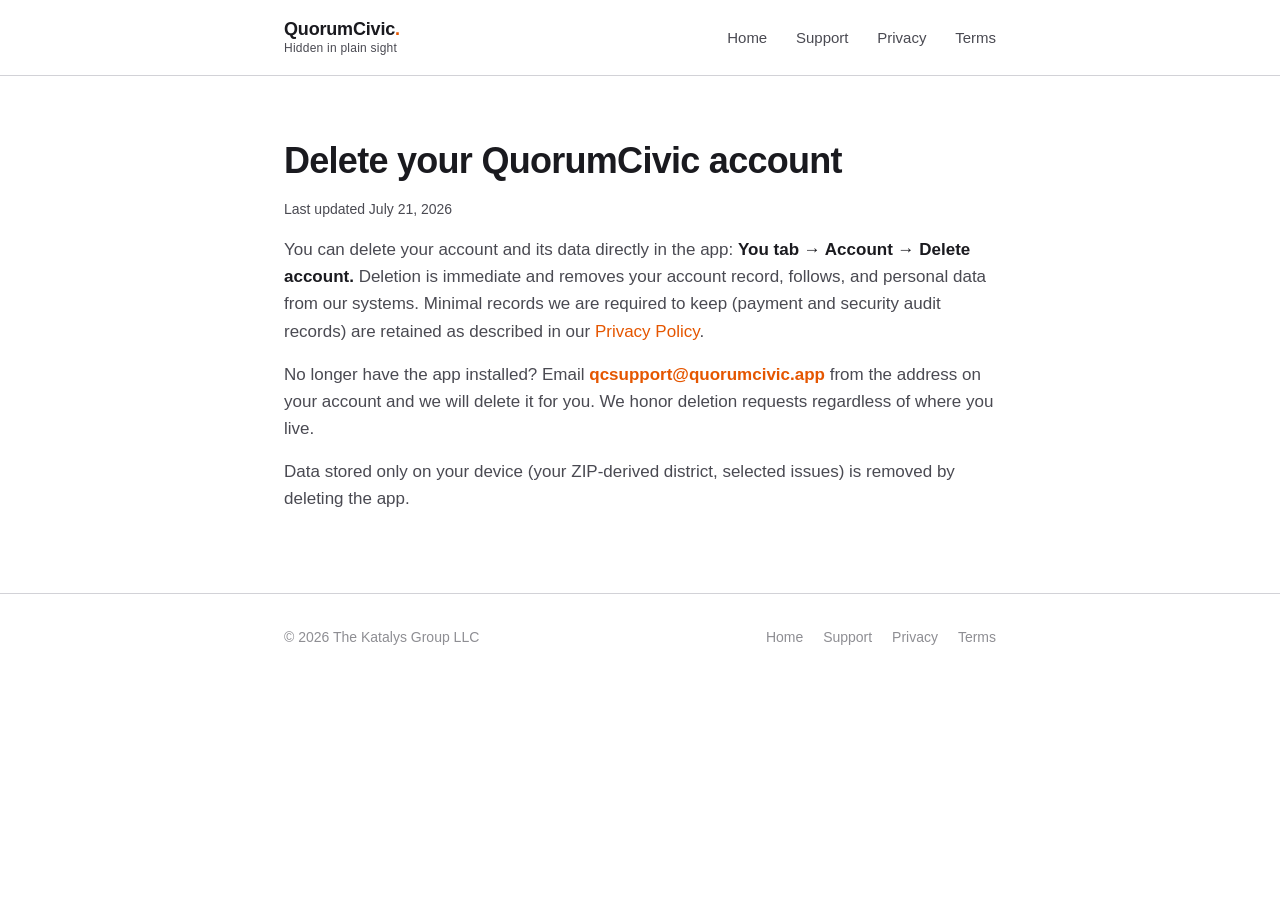
==== account-deletion.html @ 64623da1 "Route PostHog analytics through pulse.quorumcivic.app reverse proxy Points api_host at the first-par" ====
<!DOCTYPE html>
<html lang="en">
<head>
<meta charset="UTF-8">
<meta name="viewport" content="width=device-width, initial-scale=1.0">
<title>Account Deletion | QuorumCivic</title>
<meta name="description" content="How to delete your QuorumCivic account and its data, either in the app or by emailing us. Deletion is immediate and we honor requests regardless of where you live.">
<meta name="author" content="The Katalys Group LLC">
<meta name="robots" content="index, follow">
<meta name="theme-color" content="#0B1B2D">
<link rel="canonical" href="https://quorumcivic.app/account-deletion">

<meta property="og:site_name" content="QuorumCivic">
<meta property="og:title" content="Account Deletion | QuorumCivic">
<meta property="og:description" content="How to delete your QuorumCivic account and its data, either in the app or by emailing us.">
<meta property="og:type" content="website">
<meta property="og:url" content="https://quorumcivic.app/account-deletion">
<meta property="og:image" content="https://quorumcivic.app/images/og-cover.png">
<meta property="og:image:width" content="1200">
<meta property="og:image:height" content="630">
<meta property="og:locale" content="en_US">

<meta name="twitter:card" content="summary_large_image">
<meta name="twitter:title" content="Account Deletion | QuorumCivic">
<meta name="twitter:description" content="How to delete your QuorumCivic account and its data.">
<meta name="twitter:image" content="https://quorumcivic.app/images/og-cover.png">
<link rel="stylesheet" href="styles.css">
<link rel="icon" href="data:image/svg+xml,%3Csvg xmlns='http://www.w3.org/2000/svg' viewBox='0 0 64 64'%3E%3Crect width='64' height='64' rx='12' fill='%230B1B2D'/%3E%3Ctext x='32' y='43' font-family='-apple-system,system-ui,sans-serif' font-size='30' font-weight='700' fill='%23FFFFFF' text-anchor='middle'%3EQC%3Ctspan fill='%23FF6200'%3E.%3C/tspan%3E%3C/text%3E%3C/svg%3E">
<script>
    !function(t,e){var o,n,p,r;e.__SV||(window.posthog && window.posthog.__loaded)||(window.posthog=e,e._i=[],e.init=function(i,s,a){function g(t,e){var o=e.split(".");2==o.length&&(t=t[o[0]],e=o[1]),t[e]=function(){t.push([e].concat(Array.prototype.slice.call(arguments,0)))}}(p=t.createElement("script")).type="text/javascript",p.crossOrigin="anonymous",p.async=!0,p.src=s.api_host.replace(".i.posthog.com","-assets.i.posthog.com")+"/static/array.js",(r=t.getElementsByTagName("script")[0]).parentNode.insertBefore(p,r);var u=e;for(void 0!==a?u=e[a]=[]:a="posthog",u.people=u.people||[],u.toString=function(t){var e="posthog";return"posthog"!==a&&(e+="."+a),t||(e+=" (stub)"),e},u.people.toString=function(){return u.toString(1)+".people (stub)"},o="Mi Ri init Vi Gi Rr Wi Ji Bi capture calculateEventProperties tn register register_once register_for_session unregister unregister_for_session an getFeatureFlag getFeatureFlagPayload getFeatureFlagResult isFeatureEnabled reloadFeatureFlags updateFlags updateEarlyAccessFeatureEnrollment getEarlyAccessFeatures on onFeatureFlags onSurveysLoaded onSessionId getSurveys getActiveMatchingSurveys renderSurvey displaySurvey cancelPendingSurvey canRenderSurvey canRenderSurveyAsync un identify setPersonProperties group resetGroups setPersonPropertiesForFlags resetPersonPropertiesForFlags setGroupPropertiesForFlags resetGroupPropertiesForFlags reset setIdentity clearIdentity get_distinct_id getGroups get_session_id get_session_replay_url alias set_config startSessionRecording stopSessionRecording sessionRecordingStarted captureException addExceptionStep captureLog startExceptionAutocapture stopExceptionAutocapture loadToolbar get_property getSessionProperty nn Xi createPersonProfile setInternalOrTestUser sn Hi cn opt_in_capturing opt_out_capturing has_opted_in_capturing has_opted_out_capturing get_explicit_consent_status is_capturing clear_opt_in_out_capturing Ki debug Lr rn getPageViewId captureTraceFeedback captureTraceMetric Di".split(" "),n=0;n<o.length;n++)g(u,o[n]);e._i.push([i,s,a])},e.__SV=1)}(document,window.posthog||[]);
    posthog.init('phc_Mk93JjswGSCQy5031MKU7B9BWXFJoZqyWjg4h3icd2X', {
        api_host: 'https://pulse.quorumcivic.app',
        ui_host: 'https://us.posthog.com',
        defaults: '2026-01-30',
        person_profiles: 'identified_only',
    })
</script>
</head>
<body>

<header>
  <div class="container">
    <a href="index.html" class="brand" style="color: inherit;">
      <span class="brand-name">QuorumCivic<span class="spark">.</span></span>
      <span class="brand-sub">Hidden in plain sight</span>
    </a>
    <nav>
      <a href="index.html">Home</a>
      <a href="support.html">Support</a>
      <a href="privacy.html">Privacy</a>
      <a href="terms.html">Terms</a>
    </nav>
  </div>
</header>

<main class="container content">

  <h1 class="page-title">Delete your QuorumCivic account</h1>
  <p class="page-meta">Last updated July 21, 2026</p>

  <p>You can delete your account and its data directly in the app: <strong>You tab &rarr; Account &rarr; Delete account.</strong> Deletion is immediate and removes your account record, follows, and personal data from our systems. Minimal records we are required to keep (payment and security audit records) are retained as described in our <a href="/privacy">Privacy Policy</a>.</p>

  <p>No longer have the app installed? Email <strong><a href="mailto:qcsupport@quorumcivic.app">qcsupport@quorumcivic.app</a></strong> from the address on your account and we will delete it for you. We honor deletion requests regardless of where you live.</p>

  <p>Data stored only on your device (your ZIP-derived district, selected issues) is removed by deleting the app.</p>

</main>

<footer>
  <div class="container">
    <div>&copy; 2026 The Katalys Group LLC</div>
    <div>
      <a href="index.html">Home</a>
      <a href="support.html">Support</a>
      <a href="privacy.html">Privacy</a>
      <a href="terms.html">Terms</a>
    </div>
  </div>
</footer>

</body>
</html>
---- styles.css ----
/* QuorumCivic marketing site
 * Palette mirrors apps/civic/src/theme/tokens.ts so the marketing surface
 * and the in-app surface share a single visual identity. Honors the user's
 * OS color scheme (same as the app's `auto` default).
 */

:root {
  /* Light theme (Civic light palette) */
  --bg: #FFFFFF;
  --bg-elevated: #F5F5F7;
  --bg-card: #FFFFFF;
  --border: #D2D2D7;

  --text-primary: #1A1A1F;
  --text-secondary: #4A4A52;
  --text-muted: #8E8E93;

  --ember: #E55600;
  --ember-hover: #C44A00;
  --electric-blue: #0044CC;

  /* Cool mist accent, used in Civic as a soft surface */
  --cool-mist: #F0F0F6;

  --max-width: 760px;
}

@media (prefers-color-scheme: dark) {
  :root {
    /* Dark theme (Civic dark palette) */
    --bg: #0B0B0F;
    --bg-elevated: #15151B;
    --bg-card: #1B1B22;
    --border: #2A2A33;

    --text-primary: #F5F5F7;
    --text-secondary: #A0A0AB;
    --text-muted: #6E6E78;

    --ember: #FF6200;
    --ember-hover: #FF8533;
    --electric-blue: #0052FF;

    --cool-mist: #1B1B22;
  }
}

* { box-sizing: border-box; }

html, body {
  margin: 0;
  padding: 0;
  background: var(--bg);
  color: var(--text-secondary);
  font-family: -apple-system, BlinkMacSystemFont, "SF Pro Text", "Segoe UI", Helvetica, Arial, sans-serif;
  font-size: 17px;
  line-height: 1.6;
  -webkit-font-smoothing: antialiased;
}

a { color: var(--ember); text-decoration: none; }
a:hover { color: var(--ember-hover); text-decoration: underline; }

.container {
  max-width: var(--max-width);
  margin: 0 auto;
  padding: 0 24px;
}

/* Header */
header {
  border-bottom: 1px solid var(--border);
  padding: 20px 0;
  background: var(--bg);
  position: sticky;
  top: 0;
  z-index: 10;
}
header .container {
  display: flex;
  align-items: center;
  justify-content: space-between;
}
.brand {
  display: flex;
  flex-direction: column;
  line-height: 1.1;
}
.brand-name {
  font-weight: 700;
  font-size: 18px;
  color: var(--text-primary);
  letter-spacing: -0.01em;
}
.brand-sub {
  font-size: 12px;
  font-weight: 400;
  color: var(--text-secondary);
  letter-spacing: 0.02em;
  margin-top: 2px;
}
.brand .spark { color: var(--ember); }
nav a {
  margin-left: 24px;
  font-size: 15px;
  color: var(--text-secondary);
}
nav a:hover { color: var(--ember); text-decoration: none; }

/* Hero */
.hero {
  padding: 80px 0 64px;
  text-align: left;
}
.hero h1 {
  font-size: 44px;
  line-height: 1.15;
  letter-spacing: -0.02em;
  color: var(--text-primary);
  margin: 0 0 24px;
  font-weight: 700;
}
.hero .tagline {
  font-size: 20px;
  color: var(--text-secondary);
  margin: 0 0 32px;
  max-width: 560px;
}
.hero .cta-row {
  display: flex;
  gap: 16px;
  flex-wrap: wrap;
  align-items: center;
}

/* Buttons */
.btn {
  display: inline-block;
  padding: 12px 24px;
  border-radius: 8px;
  font-weight: 600;
  font-size: 15px;
  background: var(--ember);
  color: #FFFFFF;
  border: 1px solid var(--ember);
  transition: background 0.15s ease, border-color 0.15s ease;
}
.btn:hover {
  background: var(--ember-hover);
  border-color: var(--ember-hover);
  color: #FFFFFF;
  text-decoration: none;
}
.btn-outline {
  background: transparent;
  color: var(--text-primary);
  border: 1px solid var(--border);
}
.btn-outline:hover {
  background: var(--bg-elevated);
  color: var(--electric-blue);
  border-color: var(--electric-blue);
}
/* Coming-soon placeholder: looks like a button, but greyed out and inert. */
.btn-disabled,
.btn-disabled:hover {
  background: var(--bg-elevated);
  color: var(--text-muted);
  border: 1px solid var(--border);
  cursor: default;
}

/* App screenshots: horizontal scroll-snap strip of CSS phone frames.
 * No JS, swipeable on mobile. Bezel stays dark in both themes (phones read
 * right that way), so it only references the always-dark token values. */
.shots-section { padding-top: 48px; }
.shots {
  display: flex;
  gap: 24px;
  overflow-x: auto;
  scroll-snap-type: x mandatory;
  -webkit-overflow-scrolling: touch;
  padding: 8px 4px 16px;
  margin: 0 -24px;          /* bleed to container edges so phones can scroll past */
  padding-left: 24px;
  padding-right: 24px;
  scrollbar-width: none;
}
.shots::-webkit-scrollbar { display: none; }
.phone {
  flex: 0 0 auto;
  scroll-snap-align: center;
  width: 232px;
  margin: 0;
}
.phone .frame {
  background: #0B0B0F;
  border: 1px solid #2A2A33;
  border-radius: 38px;
  padding: 10px;
  box-shadow: 0 14px 36px rgba(0, 0, 0, 0.22);
}
.phone img {
  display: block;
  width: 100%;
  border-radius: 28px;
}
.phone figcaption {
  margin-top: 14px;
  font-size: 14px;
  line-height: 1.4;
  color: var(--text-muted);
  text-align: center;
  padding: 0 8px;
}
.shots-hint {
  font-size: 14px;
  color: var(--text-muted);
  margin: 4px 0 0;
}
@media (max-width: 600px) {
  /* Smaller phones so one + its caption fit the screen and the next phone
   * peeks in from the right, and that peek is what signals horizontal swipe. */
  .shots { gap: 16px; scroll-padding-left: 24px; }
  .phone {
    width: 62vw;
    max-width: 250px;
    scroll-snap-align: start;
  }
  .phone .frame { border-radius: 32px; padding: 8px; }
  .phone img { border-radius: 24px; }
  .phone figcaption { margin-top: 18px; font-size: 13px; }
}

/* Sections */
section {
  padding: 56px 0;
  border-top: 1px solid var(--border);
}
section h2 {
  font-size: 28px;
  letter-spacing: -0.01em;
  color: var(--text-primary);
  margin: 0 0 32px;
  font-weight: 700;
}
section h3 {
  font-size: 19px;
  color: var(--text-primary);
  margin: 32px 0 12px;
  font-weight: 600;
}
section blockquote {
  margin: 32px 0;
  padding: 4px 0 4px 24px;
  border-left: 3px solid var(--ember);
}
section blockquote p {
  font-size: 21px;
  line-height: 1.5;
  letter-spacing: -0.01em;
  color: var(--text-primary);
  margin: 0 0 12px;
}
section blockquote cite {
  font-size: 15px;
  font-style: normal;
  color: var(--text-secondary);
}

/* Feature grid */
.features {
  display: grid;
  grid-template-columns: 1fr 1fr;
  gap: 32px 40px;
}
@media (max-width: 600px) {
  .features { grid-template-columns: 1fr; }
}
.feature h4 {
  font-size: 17px;
  color: var(--text-primary);
  margin: 0 0 8px;
  font-weight: 600;
}
.feature p {
  margin: 0;
  color: var(--text-secondary);
}

/* Content pages */
.page-title {
  font-size: 36px;
  color: var(--text-primary);
  margin: 56px 0 8px;
  font-weight: 700;
  letter-spacing: -0.02em;
}
.page-meta {
  color: var(--text-muted);
  font-size: 14px;
  margin: 0 0 40px;
}
.content p { margin: 0 0 16px; color: var(--text-secondary); }
.content ul { margin: 0 0 16px; padding-left: 24px; }
.content li { margin-bottom: 8px; color: var(--text-secondary); }
.content strong { color: var(--text-primary); }

/* Callout: uses ember left border to match in-app warning/highlight cards */
.callout {
  background: var(--bg-elevated);
  border: 1px solid var(--border);
  border-left: 3px solid var(--ember);
  padding: 16px 20px;
  border-radius: 4px;
  margin: 24px 0;
  font-size: 15px;
  color: var(--text-secondary);
}
.callout strong { color: var(--text-primary); }
/* Callouts on legal pages hold a lead line + list, or several paragraphs.
 * Collapse the outer margins so the panel stays tight. */
.callout > :first-child { margin-top: 0; }
.callout > :last-child { margin-bottom: 0; }
.callout p { margin: 0 0 12px; }
.callout ul { margin: 4px 0 0; padding-left: 22px; }
.callout li { margin-bottom: 8px; color: var(--text-secondary); }
.callout li:last-child { margin-bottom: 0; }

/* Legal-page headings. Scoped to direct children of .content so the
 * section-wrapped support page keeps its own (section h2/h3) scale. */
.content > h2 {
  font-size: 24px;
  color: var(--text-primary);
  margin: 40px 0 12px;
  font-weight: 700;
  letter-spacing: -0.01em;
}
.content > h3 {
  font-size: 18px;
  color: var(--text-primary);
  margin: 28px 0 10px;
  font-weight: 600;
}

/* Data table (privacy service providers): hairline rows to match the
 * card/callout surfaces, with an elevated header row. */
.content table {
  width: 100%;
  border-collapse: collapse;
  border: 1px solid var(--border);
  margin: 0 0 20px;
  font-size: 15px;
}
.content th {
  text-align: left;
  padding: 10px 14px;
  background: var(--bg-elevated);
  color: var(--text-primary);
  font-weight: 600;
  border-bottom: 1px solid var(--border);
}
.content td {
  padding: 10px 14px;
  border-bottom: 1px solid var(--border);
  color: var(--text-secondary);
  vertical-align: top;
}
.content tr:last-child td { border-bottom: none; }
.content td:first-child { color: var(--text-primary); font-weight: 600; }

/* FAQ */
.faq-item {
  border-bottom: 1px solid var(--border);
  padding: 20px 0;
}
.faq-item:last-child { border-bottom: none; }
.faq-q {
  font-weight: 600;
  color: var(--text-primary);
  margin: 0 0 8px;
}
.faq-a { margin: 0; color: var(--text-secondary); }

/* Footer */
footer {
  margin-top: 80px;
  padding: 32px 0 48px;
  border-top: 1px solid var(--border);
  font-size: 14px;
  color: var(--text-muted);
  background: var(--bg);
}
footer .container {
  display: flex;
  justify-content: space-between;
  align-items: center;
  flex-wrap: wrap;
  gap: 16px;
}
footer a { color: var(--text-muted); margin-left: 16px; }
footer a:first-of-type { margin-left: 0; }
footer a:hover { color: var(--ember); }

@media (max-width: 600px) {
  .hero h1 { font-size: 32px; }
  .hero .tagline { font-size: 17px; }
  .page-title { font-size: 28px; }
  .brand-name { font-size: 15px; white-space: nowrap; }
  .brand-sub { font-size: 11px; }
  nav a { margin-left: 12px; font-size: 13px; }
  header .container { gap: 12px; }
}
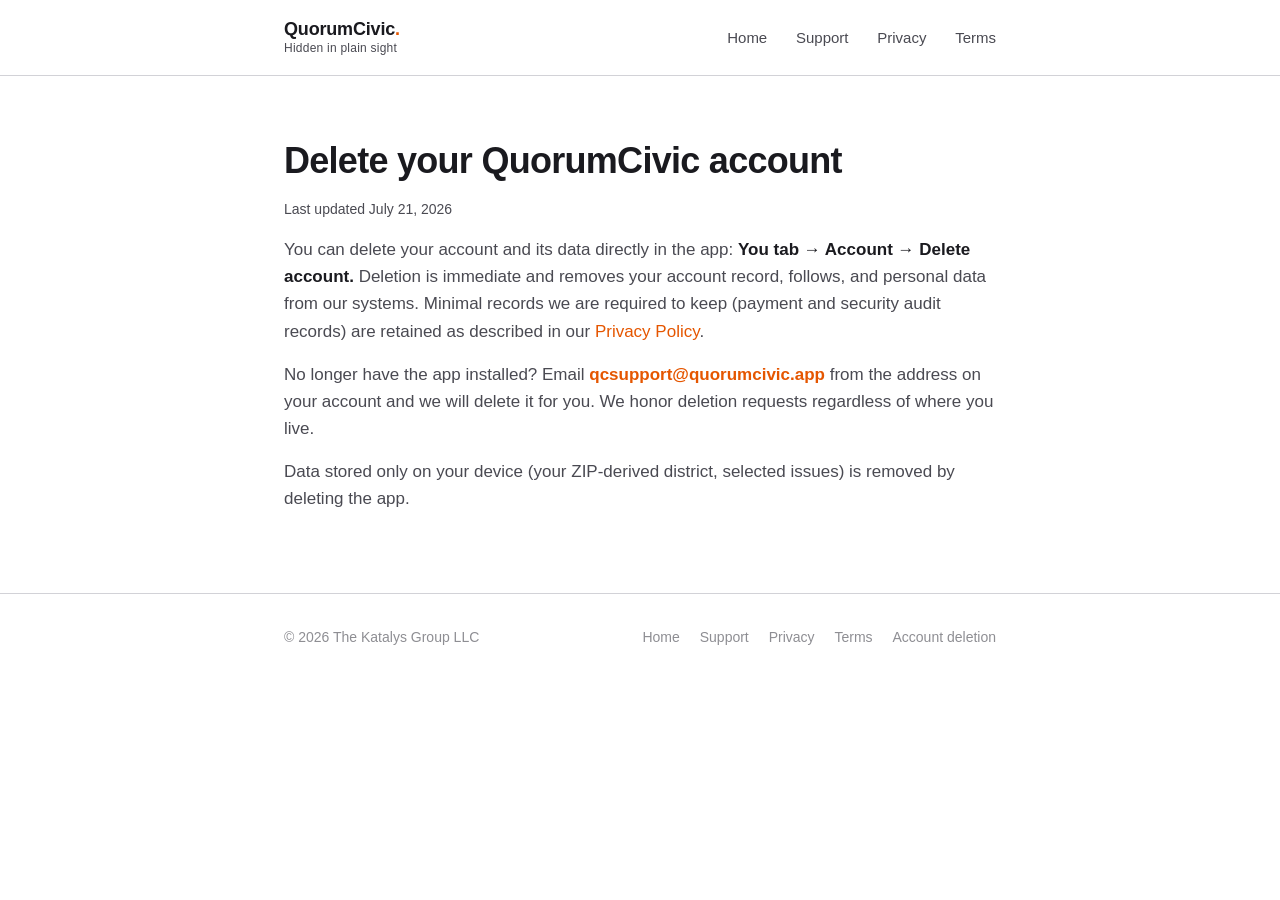
==== commit 7d71045c: "Link account deletion site-wide and fix conflicting support FAQ The account-deletion page was reacha" ====
--- a/account-deletion.html
+++ b/account-deletion.html
@@ -25,7 +25,9 @@
 <meta name="twitter:description" content="How to delete your QuorumCivic account and its data.">
 <meta name="twitter:image" content="https://quorumcivic.app/images/og-cover.png">
 <link rel="stylesheet" href="styles.css">
-<link rel="icon" href="data:image/svg+xml,%3Csvg xmlns='http://www.w3.org/2000/svg' viewBox='0 0 64 64'%3E%3Crect width='64' height='64' rx='12' fill='%230B1B2D'/%3E%3Ctext x='32' y='43' font-family='-apple-system,system-ui,sans-serif' font-size='30' font-weight='700' fill='%23FFFFFF' text-anchor='middle'%3EQC%3Ctspan fill='%23FF6200'%3E.%3C/tspan%3E%3C/text%3E%3C/svg%3E">
+<link rel="icon" type="image/png" sizes="32x32" href="images/favicon-32.png">
+<link rel="icon" type="image/png" sizes="512x512" href="images/favicon-512.png">
+<link rel="apple-touch-icon" href="images/favicon-180.png">
 <script>
     !function(t,e){var o,n,p,r;e.__SV||(window.posthog && window.posthog.__loaded)||(window.posthog=e,e._i=[],e.init=function(i,s,a){function g(t,e){var o=e.split(".");2==o.length&&(t=t[o[0]],e=o[1]),t[e]=function(){t.push([e].concat(Array.prototype.slice.call(arguments,0)))}}(p=t.createElement("script")).type="text/javascript",p.crossOrigin="anonymous",p.async=!0,p.src=s.api_host.replace(".i.posthog.com","-assets.i.posthog.com")+"/static/array.js",(r=t.getElementsByTagName("script")[0]).parentNode.insertBefore(p,r);var u=e;for(void 0!==a?u=e[a]=[]:a="posthog",u.people=u.people||[],u.toString=function(t){var e="posthog";return"posthog"!==a&&(e+="."+a),t||(e+=" (stub)"),e},u.people.toString=function(){return u.toString(1)+".people (stub)"},o="Mi Ri init Vi Gi Rr Wi Ji Bi capture calculateEventProperties tn register register_once register_for_session unregister unregister_for_session an getFeatureFlag getFeatureFlagPayload getFeatureFlagResult isFeatureEnabled reloadFeatureFlags updateFlags updateEarlyAccessFeatureEnrollment getEarlyAccessFeatures on onFeatureFlags onSurveysLoaded onSessionId getSurveys getActiveMatchingSurveys renderSurvey displaySurvey cancelPendingSurvey canRenderSurvey canRenderSurveyAsync un identify setPersonProperties group resetGroups setPersonPropertiesForFlags resetPersonPropertiesForFlags setGroupPropertiesForFlags resetGroupPropertiesForFlags reset setIdentity clearIdentity get_distinct_id getGroups get_session_id get_session_replay_url alias set_config startSessionRecording stopSessionRecording sessionRecordingStarted captureException addExceptionStep captureLog startExceptionAutocapture stopExceptionAutocapture loadToolbar get_property getSessionProperty nn Xi createPersonProfile setInternalOrTestUser sn Hi cn opt_in_capturing opt_out_capturing has_opted_in_capturing has_opted_out_capturing get_explicit_consent_status is_capturing clear_opt_in_out_capturing Ki debug Lr rn getPageViewId captureTraceFeedback captureTraceMetric Di".split(" "),n=0;n<o.length;n++)g(u,o[n]);e._i.push([i,s,a])},e.__SV=1)}(document,window.posthog||[]);
     posthog.init('phc_Mk93JjswGSCQy5031MKU7B9BWXFJoZqyWjg4h3icd2X', {
@@ -74,6 +76,7 @@
       <a href="support.html">Support</a>
       <a href="privacy.html">Privacy</a>
       <a href="terms.html">Terms</a>
+      <a href="account-deletion.html">Account deletion</a>
     </div>
   </div>
 </footer>
--- a/styles.css
+++ b/styles.css
@@ -161,15 +161,6 @@
   color: var(--electric-blue);
   border-color: var(--electric-blue);
 }
-/* Coming-soon placeholder: looks like a button, but greyed out and inert. */
-.btn-disabled,
-.btn-disabled:hover {
-  background: var(--bg-elevated);
-  color: var(--text-muted);
-  border: 1px solid var(--border);
-  cursor: default;
-}
-
 /* App screenshots: horizontal scroll-snap strip of CSS phone frames.
  * No JS, swipeable on mobile. Bezel stays dark in both themes (phones read
  * right that way), so it only references the always-dark token values. */
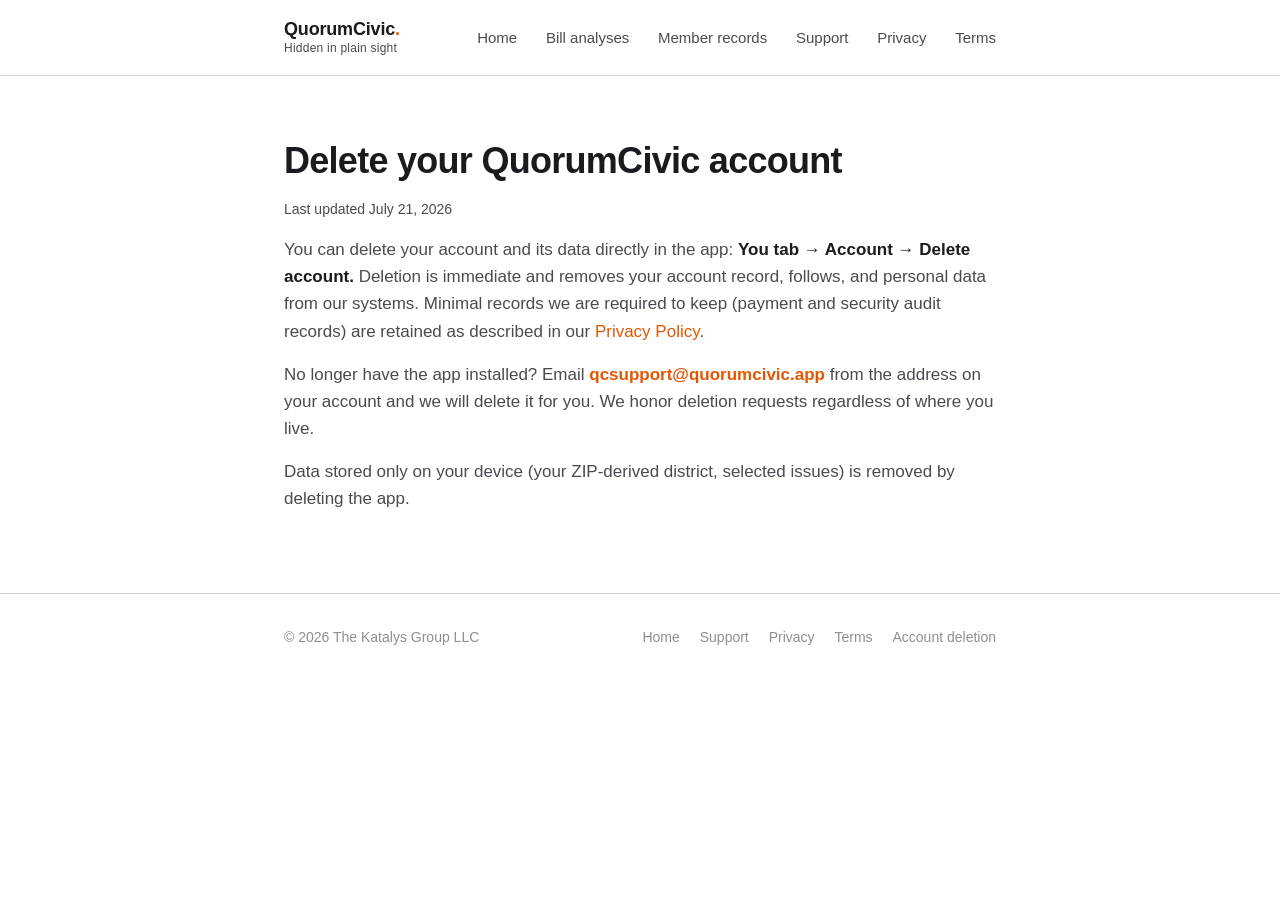
==== commit b3c70f76: "every footer links the share domain's directories — the corpus's first real inbound links share.quor" ====
--- a/account-deletion.html
+++ b/account-deletion.html
@@ -30,13 +30,28 @@
 <link rel="apple-touch-icon" href="images/favicon-180.png">
 <script>
     !function(t,e){var o,n,p,r;e.__SV||(window.posthog && window.posthog.__loaded)||(window.posthog=e,e._i=[],e.init=function(i,s,a){function g(t,e){var o=e.split(".");2==o.length&&(t=t[o[0]],e=o[1]),t[e]=function(){t.push([e].concat(Array.prototype.slice.call(arguments,0)))}}(p=t.createElement("script")).type="text/javascript",p.crossOrigin="anonymous",p.async=!0,p.src=s.api_host.replace(".i.posthog.com","-assets.i.posthog.com")+"/static/array.js",(r=t.getElementsByTagName("script")[0]).parentNode.insertBefore(p,r);var u=e;for(void 0!==a?u=e[a]=[]:a="posthog",u.people=u.people||[],u.toString=function(t){var e="posthog";return"posthog"!==a&&(e+="."+a),t||(e+=" (stub)"),e},u.people.toString=function(){return u.toString(1)+".people (stub)"},o="Mi Ri init Vi Gi Rr Wi Ji Bi capture calculateEventProperties tn register register_once register_for_session unregister unregister_for_session an getFeatureFlag getFeatureFlagPayload getFeatureFlagResult isFeatureEnabled reloadFeatureFlags updateFlags updateEarlyAccessFeatureEnrollment getEarlyAccessFeatures on onFeatureFlags onSurveysLoaded onSessionId getSurveys getActiveMatchingSurveys renderSurvey displaySurvey cancelPendingSurvey canRenderSurvey canRenderSurveyAsync un identify setPersonProperties group resetGroups setPersonPropertiesForFlags resetPersonPropertiesForFlags setGroupPropertiesForFlags resetGroupPropertiesForFlags reset setIdentity clearIdentity get_distinct_id getGroups get_session_id get_session_replay_url alias set_config startSessionRecording stopSessionRecording sessionRecordingStarted captureException addExceptionStep captureLog startExceptionAutocapture stopExceptionAutocapture loadToolbar get_property getSessionProperty nn Xi createPersonProfile setInternalOrTestUser sn Hi cn opt_in_capturing opt_out_capturing has_opted_in_capturing has_opted_out_capturing get_explicit_consent_status is_capturing clear_opt_in_out_capturing Ki debug Lr rn getPageViewId captureTraceFeedback captureTraceMetric Di".split(" "),n=0;n<o.length;n++)g(u,o[n]);e._i.push([i,s,a])},e.__SV=1)}(document,window.posthog||[]);
-    posthog.init('phc_Mk93JjswGSCQy5031MKU7B9BWXFJoZqyWjg4h3icd2X', {
+    // Dev traffic must not reach the production project: localhost:4173, this
+    // repo's preview server, was reporting into it. Skipping init() is safe:
+    // the snippet above installed a queueing stub as window.posthog, so every
+    // register()/capture() call site still works and simply no-ops; array.js
+    // is never fetched and nothing is sent.
+    var _phDev = /^(localhost|127\.0\.0\.1|\[::1\])$/.test(location.hostname)
+              || location.hostname.endsWith('.local');
+    if (!_phDev) posthog.init('phc_Mk93JjswGSCQy5031MKU7B9BWXFJoZqyWjg4h3icd2X', {
         api_host: 'https://pulse.quorumcivic.app',
         ui_host: 'https://us.posthog.com',
         defaults: '2026-01-30',
         person_profiles: 'identified_only',
+        // The automatic pageview fires during init(), before the ?s= source
+        // mapping analytics.js registers would apply, so analytics.js captures
+        // the pageview by hand after register. capture_pageleave follows
+        // pageview capture unless turned on explicitly, and bounce rate and
+        // time on page need it.
+        capture_pageview: false,
+        capture_pageleave: true,
     })
 </script>
+<script src="analytics.js" defer></script>
 </head>
 <body>
 
@@ -48,6 +63,8 @@
     </a>
     <nav>
       <a href="index.html">Home</a>
+      <a href="https://share.quorumcivic.app/bills">Bill analyses</a>
+      <a href="https://share.quorumcivic.app/members">Member records</a>
       <a href="support.html">Support</a>
       <a href="privacy.html">Privacy</a>
       <a href="terms.html">Terms</a>
--- a/styles.css
+++ b/styles.css
@@ -132,6 +132,41 @@
   flex-wrap: wrap;
   align-items: center;
 }
+
+/* Finding hero — the feed's #1 story, filled by home.js. Serif keys it as an
+ * editorial finding (the app's hero-statement convention) against the sans
+ * pitch. When it renders, .hero-pitch demotes to a supporting block below. */
+.hero-finding { margin: 0 0 56px; }
+.hero-finding .finding-eyebrow {
+  font-size: 12px;
+  font-weight: 700;
+  letter-spacing: 0.08em;
+  text-transform: uppercase;
+  color: var(--ember);
+  margin: 0 0 14px;
+}
+.hero-finding .finding-headline {
+  font-family: Georgia, "Times New Roman", serif;
+  font-size: 38px;
+  line-height: 1.22;
+  letter-spacing: -0.01em;
+  color: var(--text-primary);
+  font-weight: 700;
+  margin: 0 0 18px;
+}
+.hero-finding .finding-dek {
+  font-size: 19px;
+  color: var(--text-secondary);
+  margin: 0 0 26px;
+  max-width: 600px;
+}
+.hero-finding .finding-source {
+  font-size: 13px;
+  color: var(--text-muted);
+  margin: 18px 0 0;
+}
+.hero-pitch.demoted h1 { font-size: 26px; margin-bottom: 14px; }
+.hero-pitch.demoted .tagline { font-size: 16px; margin-bottom: 22px; }
 
 /* Buttons */
 .btn {
@@ -161,6 +196,120 @@
   color: var(--electric-blue);
   border-color: var(--electric-blue);
 }
+/* Platform-led store paths. index.html classes <html> as .android or .ios
+ * before first paint; single-slot placements (header pill, ZIP CTA, sticky
+ * bar) render both stores' links and show the visitor's, and dual rows
+ * reorder so the visitor's store comes first. Desktop carries neither class
+ * and shows both, so an Android visitor on a laptop still has a Play path.
+ * Links stay in the DOM either way so analytics.js decorates every one. */
+html.android .ios-only { display: none; }
+html.ios .android-only { display: none; }
+
+.cta-row a[data-store="app_store"] { order: 1; }
+.cta-row a[data-store="google_play"] { order: 2; }
+.cta-row .btn-outline { order: 3; }
+html.android .cta-row a[data-store="google_play"] { order: 1; }
+html.android .cta-row a[data-store="app_store"] { order: 2; }
+
+/* Header store pill. The header is sticky, so the pill is the store path
+ * that is always within reach; the sticky bar below only serves screens too
+ * narrow to fit it. */
+.header-right { display: flex; align-items: center; gap: 20px; }
+.header-right nav a:first-child { margin-left: 0; }
+.store-pill { padding: 8px 14px; font-size: 14px; white-space: nowrap; }
+
+/* ZIP delegation block. Panel-styled so it reads as a tool set into the
+ * page, not an ad break. Party dots keep the party word in the adjacent
+ * text, never color alone; representative rows stay neutral because the
+ * general lookup returns party for senators only. */
+.zip-section .zip-intro {
+  font-size: 17px;
+  color: var(--text-secondary);
+  margin: 0 0 20px;
+  max-width: 560px;
+}
+.zip-block {
+  background: var(--bg-elevated);
+  border: 1px solid var(--border);
+  border-radius: 12px;
+  padding: 20px 20px 18px;
+}
+.zip-form { display: flex; gap: 10px; }
+.zip-form input {
+  flex: 1;
+  min-width: 0;
+  max-width: 160px;
+  font-size: 16px;
+  padding: 10px 13px;
+  border-radius: 8px;
+  border: 1px solid var(--border);
+  background: var(--bg);
+  color: var(--text-primary);
+  font-family: inherit;
+}
+.zip-form input:focus {
+  outline: 2px solid var(--ember);
+  outline-offset: 1px;
+  border-color: transparent;
+}
+.zip-form .btn { padding: 10px 18px; font-size: 14.5px; cursor: pointer; }
+.zip-err { font-size: 14px; color: var(--ember); margin: 12px 0 0; }
+.zip-note { font-size: 13px; color: var(--text-muted); margin: 14px 0 0; }
+.zip-rows { margin: 14px 0 0; }
+.zip-row {
+  display: flex;
+  align-items: center;
+  gap: 10px;
+  padding: 9px 0;
+  border-top: 1px solid var(--border);
+}
+.zip-row:first-child { border-top: none; }
+.pdot { width: 9px; height: 9px; border-radius: 50%; flex-shrink: 0; background: var(--text-muted); }
+.pdot.R { background: #d0453a; }
+.pdot.D { background: #3b74d9; }
+.pdot.I { background: #8b5cf6; }
+.zip-who { flex: 1; font-size: 15px; line-height: 1.4; color: var(--text-primary); }
+.zip-who .seat { color: var(--text-muted); font-size: 13.5px; }
+.zip-ctx { font-size: 12.5px; color: var(--text-muted); margin: 10px 0 0; line-height: 1.5; }
+.zip-cta {
+  display: flex;
+  align-items: center;
+  gap: 14px;
+  margin: 14px 0 0;
+  padding-top: 14px;
+  border-top: 1px solid var(--border);
+}
+.zip-cta[hidden] { display: none; }   /* display:flex would defeat the hidden attr */
+.zip-cta-line { flex: 1; font-size: 14px; line-height: 1.4; color: var(--text-primary); }
+.zip-cta .btn { flex-shrink: 0; padding: 10px 16px; font-size: 14px; }
+
+/* Sticky store bar (narrow screens). home.js toggles .show; it stays hidden
+ * whenever any other store button, the header pill included, is on screen. */
+.sticky-bar {
+  position: fixed;
+  left: 0;
+  right: 0;
+  bottom: 0;
+  z-index: 20;
+  background: var(--bg-elevated);
+  border-top: 1px solid var(--border);
+  transform: translateY(110%);
+  visibility: hidden;
+  transition: transform 0.25s ease, visibility 0.25s;
+  padding: 10px 16px calc(10px + env(safe-area-inset-bottom));
+}
+.sticky-bar.show { transform: translateY(0); visibility: visible; }
+.sticky-inner {
+  max-width: var(--max-width);
+  margin: 0 auto;
+  display: flex;
+  align-items: center;
+  gap: 14px;
+}
+.sticky-line { flex: 1; font-size: 13.5px; line-height: 1.35; color: var(--text-primary); }
+.sticky-bar .btn { flex-shrink: 0; padding: 10px 16px; font-size: 14px; }
+body.has-sticky footer { padding-bottom: 120px; }
+
 /* App screenshots: horizontal scroll-snap strip of CSS phone frames.
  * No JS, swipeable on mobile. Bezel stays dark in both themes (phones read
  * right that way), so it only references the always-dark token values. */
@@ -396,9 +545,15 @@
 @media (max-width: 600px) {
   .hero h1 { font-size: 32px; }
   .hero .tagline { font-size: 17px; }
+  .hero-finding .finding-headline { font-size: 29px; }
+  .hero-finding .finding-dek { font-size: 17px; }
+  .hero-pitch.demoted h1 { font-size: 22px; }
   .page-title { font-size: 28px; }
   .brand-name { font-size: 15px; white-space: nowrap; }
   .brand-sub { font-size: 11px; }
   nav a { margin-left: 12px; font-size: 13px; }
   header .container { gap: 12px; }
-}
+  /* No room for the pill next to brand + nav; the sticky bar covers phones. */
+  .store-pill { display: none; }
+  .header-right { gap: 0; }
+}
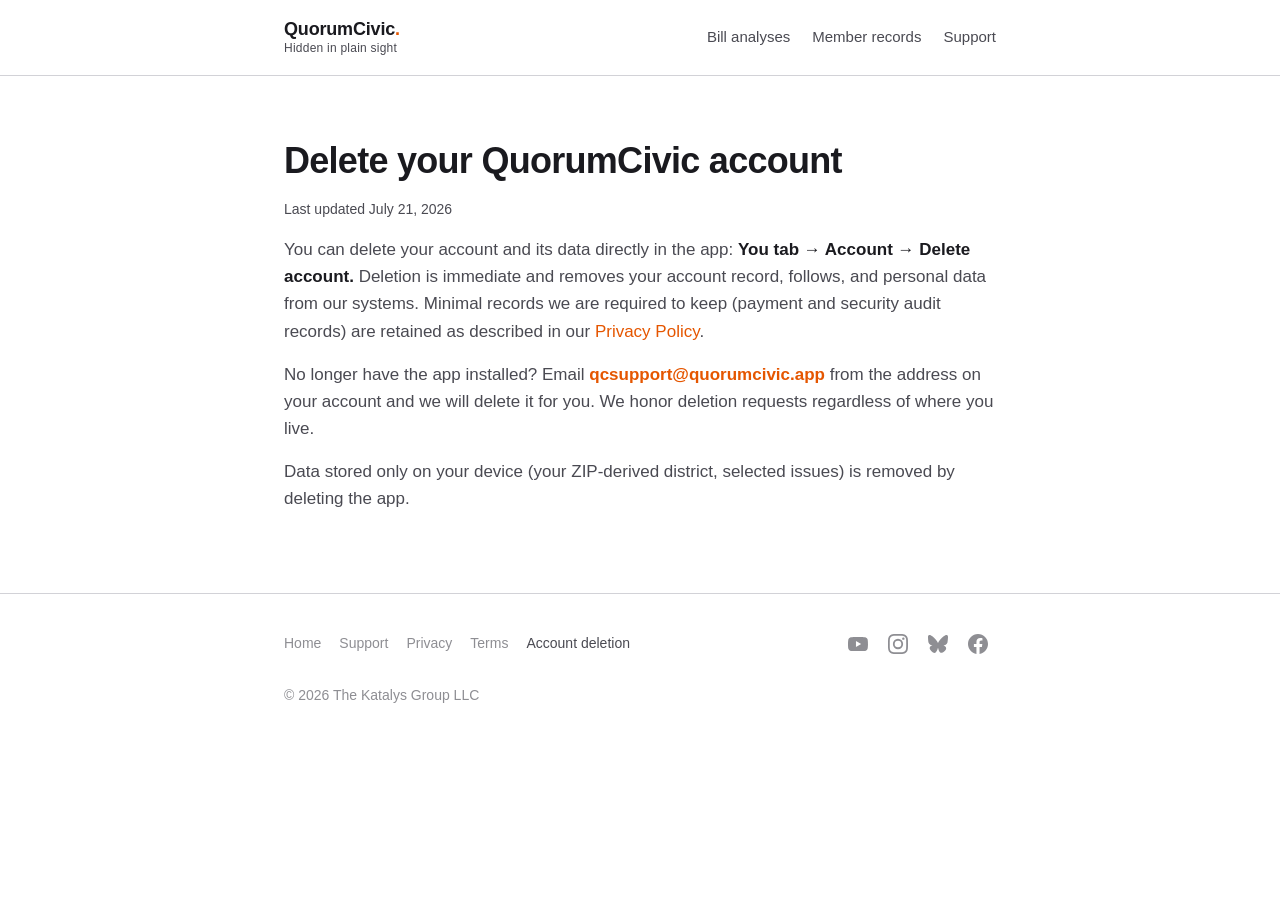
==== commit 7d7574ee: "site: unbreak the header, put the official accounts in the footer The header was carrying brand + fi" ====
--- a/account-deletion.html
+++ b/account-deletion.html
@@ -3,7 +3,7 @@
 <head>
 <meta charset="UTF-8">
 <meta name="viewport" content="width=device-width, initial-scale=1.0">
-<title>Account Deletion | QuorumCivic</title>
+<title>Delete Your QuorumCivic Account &amp; Data</title>
 <meta name="description" content="How to delete your QuorumCivic account and its data, either in the app or by emailing us. Deletion is immediate and we honor requests regardless of where you live.">
 <meta name="author" content="The Katalys Group LLC">
 <meta name="robots" content="index, follow">
@@ -57,18 +57,17 @@
 
 <header>
   <div class="container">
-    <a href="index.html" class="brand" style="color: inherit;">
+    <a class="brand" href="index.html">
       <span class="brand-name">QuorumCivic<span class="spark">.</span></span>
       <span class="brand-sub">Hidden in plain sight</span>
     </a>
-    <nav>
-      <a href="index.html">Home</a>
-      <a href="https://share.quorumcivic.app/bills">Bill analyses</a>
-      <a href="https://share.quorumcivic.app/members">Member records</a>
-      <a href="support.html">Support</a>
-      <a href="privacy.html">Privacy</a>
-      <a href="terms.html">Terms</a>
-    </nav>
+    <div class="header-right">
+      <nav aria-label="Primary">
+        <a href="https://share.quorumcivic.app/bills"><span class="nav-wide">Bill analyses</span><span class="nav-tight">Bills</span></a>
+        <a href="https://share.quorumcivic.app/members"><span class="nav-wide">Member records</span><span class="nav-tight">Members</span></a>
+        <a class="nav-support" href="support.html">Support</a>
+      </nav>
+    </div>
   </div>
 </header>
 
@@ -87,14 +86,22 @@
 
 <footer>
   <div class="container">
-    <div>&copy; 2026 The Katalys Group LLC</div>
-    <div>
-      <a href="index.html">Home</a>
-      <a href="support.html">Support</a>
-      <a href="privacy.html">Privacy</a>
-      <a href="terms.html">Terms</a>
-      <a href="account-deletion.html">Account deletion</a>
+    <div class="footer-top">
+      <nav class="footer-links" aria-label="Footer">
+        <a href="index.html">Home</a>
+        <a href="support.html">Support</a>
+        <a href="privacy.html">Privacy</a>
+        <a href="terms.html">Terms</a>
+        <a href="account-deletion.html" aria-current="page">Account deletion</a>
+      </nav>
+      <div class="footer-social">
+        <a href="https://www.youtube.com/@QuorumCivicApp" rel="me" aria-label="QuorumCivic on YouTube" data-attr="social-youtube"><svg viewBox="0 0 24 24" aria-hidden="true" focusable="false"><path d="M23.498 6.186a3.016 3.016 0 0 0-2.122-2.136C19.505 3.545 12 3.545 12 3.545s-7.505 0-9.377.505A3.017 3.017 0 0 0 .502 6.186C0 8.07 0 12 0 12s0 3.93.502 5.814a3.016 3.016 0 0 0 2.122 2.136c1.871.505 9.376.505 9.376.505s7.505 0 9.377-.505a3.015 3.015 0 0 0 2.122-2.136C24 15.93 24 12 24 12s0-3.93-.502-5.814zM9.545 15.568V8.432L15.818 12l-6.273 3.568z"/></svg></a>
+        <a href="https://www.instagram.com/whatcongressdid/" rel="me" aria-label="QuorumCivic on Instagram" data-attr="social-instagram"><svg viewBox="0 0 24 24" aria-hidden="true" focusable="false"><path d="M12 0C8.74 0 8.333.015 7.053.072 5.775.132 4.905.333 4.14.63c-.789.306-1.459.717-2.126 1.384S.935 3.35.63 4.14C.333 4.905.131 5.775.072 7.053.012 8.333 0 8.74 0 12s.015 3.667.072 4.947c.06 1.277.261 2.148.558 2.913.306.788.717 1.459 1.384 2.126.667.666 1.336 1.079 2.126 1.384.766.296 1.636.499 2.913.558C8.333 23.988 8.74 24 12 24s3.667-.015 4.947-.072c1.277-.06 2.148-.262 2.913-.558.788-.306 1.459-.718 2.126-1.384.666-.667 1.079-1.335 1.384-2.126.296-.765.499-1.636.558-2.913.06-1.28.072-1.687.072-4.947s-.015-3.667-.072-4.947c-.06-1.277-.262-2.149-.558-2.913-.306-.789-.718-1.459-1.384-2.126C21.319 1.347 20.651.935 19.86.63c-.765-.297-1.636-.499-2.913-.558C15.667.012 15.26 0 12 0zm0 2.16c3.203 0 3.585.016 4.85.071 1.17.055 1.805.249 2.227.415.562.217.96.477 1.382.896.419.42.679.819.896 1.381.164.422.36 1.057.413 2.227.057 1.266.07 1.646.07 4.85s-.015 3.585-.074 4.85c-.061 1.17-.256 1.805-.421 2.227-.224.562-.479.96-.899 1.382-.419.419-.824.679-1.38.896-.42.164-1.065.36-2.235.413-1.274.057-1.649.07-4.859.07-3.211 0-3.586-.015-4.859-.074-1.171-.061-1.816-.256-2.236-.421-.569-.224-.96-.479-1.379-.899-.421-.419-.69-.824-.9-1.38-.165-.42-.359-1.065-.42-2.235-.045-1.26-.061-1.649-.061-4.844 0-3.196.016-3.586.061-4.861.061-1.17.255-1.814.42-2.234.21-.57.479-.96.9-1.381.419-.419.81-.689 1.379-.898.42-.166 1.051-.361 2.221-.421 1.275-.045 1.65-.06 4.859-.06l.045.03zm0 3.678a6.162 6.162 0 1 0 0 12.324 6.162 6.162 0 0 0 0-12.324zM12 16a4 4 0 1 1 0-8 4 4 0 0 1 0 8zm7.846-10.405a1.44 1.44 0 1 1-2.88 0 1.44 1.44 0 0 1 2.88 0z"/></svg></a>
+        <a href="https://bsky.app/profile/quorumcivic.app" rel="me" aria-label="QuorumCivic on Bluesky" data-attr="social-bluesky"><svg viewBox="0 0 24 24" aria-hidden="true" focusable="false"><path d="M12 10.8c-1.087-2.114-4.046-6.053-6.798-7.995C2.566.944 1.561 1.266.902 1.565.139 1.908 0 3.08 0 3.768c0 .69.378 5.65.624 6.479.815 2.736 3.713 3.66 6.383 3.364-3.912.58-7.387 2.005-2.83 7.078 5.013 5.19 6.87-1.113 7.823-4.308.953 3.195 2.05 9.271 7.733 4.308 4.267-4.308 1.172-6.498-2.74-7.078 2.67.297 5.568-.628 6.383-3.364.246-.828.624-5.79.624-6.478 0-.69-.139-1.861-.902-2.206-.659-.298-1.664-.62-4.3 1.24C16.046 4.748 13.087 8.687 12 10.8z"/></svg></a>
+        <a href="https://www.facebook.com/quorumcivic.app" rel="me" aria-label="QuorumCivic on Facebook" data-attr="social-facebook"><svg viewBox="0 0 24 24" aria-hidden="true" focusable="false"><path d="M24 12.073c0-6.627-5.373-12-12-12s-12 5.373-12 12c0 5.99 4.388 10.954 10.125 11.854v-8.385H7.078v-3.47h3.047V9.43c0-3.007 1.792-4.669 4.533-4.669 1.312 0 2.686.235 2.686.235v2.953H15.83c-1.491 0-1.956.925-1.956 1.874v2.25h3.328l-.532 3.47h-2.796v8.385C19.612 23.027 24 18.062 24 12.073z"/></svg></a>
+      </div>
     </div>
+    <div class="footer-credit">&copy; 2026 The Katalys Group LLC</div>
   </div>
 </footer>
 
--- a/styles.css
+++ b/styles.css
@@ -76,21 +76,32 @@
   top: 0;
   z-index: 10;
 }
+/* The column is 760px wide, which is the whole budget for brand + nav + store
+ * pills. Two rules keep it honest: an explicit gap between the brand and the
+ * right-hand group (they used to sit flush and collide), and nowrap on every
+ * label so the row overflows visibly during development rather than silently
+ * wrapping the brand's two lines into four. The legal links live in the
+ * footer only; carrying them up here is what pushed the row past the budget. */
 header .container {
   display: flex;
   align-items: center;
   justify-content: space-between;
+  gap: 32px;
 }
 .brand {
   display: flex;
   flex-direction: column;
   line-height: 1.1;
-}
+  flex: 0 0 auto;
+  color: inherit;
+}
+.brand:hover { color: inherit; text-decoration: none; }
 .brand-name {
   font-weight: 700;
   font-size: 18px;
   color: var(--text-primary);
   letter-spacing: -0.01em;
+  white-space: nowrap;
 }
 .brand-sub {
   font-size: 12px;
@@ -98,14 +109,24 @@
   color: var(--text-secondary);
   letter-spacing: 0.02em;
   margin-top: 2px;
+  white-space: nowrap;
 }
 .brand .spark { color: var(--ember); }
-nav a {
-  margin-left: 24px;
+header nav {
+  display: flex;
+  align-items: center;
+  gap: 22px;
+}
+header nav a {
   font-size: 15px;
   color: var(--text-secondary);
-}
-nav a:hover { color: var(--ember); text-decoration: none; }
+  white-space: nowrap;
+}
+header nav a:hover { color: var(--ember); text-decoration: none; }
+header nav a[aria-current="page"] { color: var(--text-primary); font-weight: 600; }
+/* Phone-width labels. Measured at 375px the full labels need 251px of a
+ * 203px nav budget, so they are swapped rather than allowed to wrap. */
+.nav-tight { display: none; }
 
 /* Hero */
 .hero {
@@ -133,7 +154,7 @@
   align-items: center;
 }
 
-/* Finding hero — the feed's #1 story, filled by home.js. Serif keys it as an
+/* Finding hero: the feed's #1 story, filled by home.js. Serif keys it as an
  * editorial finding (the app's hero-statement convention) against the sans
  * pitch. When it renders, .hero-pitch demotes to a supporting block below. */
 .hero-finding { margin: 0 0 56px; }
@@ -214,8 +235,7 @@
 /* Header store pill. The header is sticky, so the pill is the store path
  * that is always within reach; the sticky bar below only serves screens too
  * narrow to fit it. */
-.header-right { display: flex; align-items: center; gap: 20px; }
-.header-right nav a:first-child { margin-left: 0; }
+.header-right { display: flex; align-items: center; gap: 20px; flex: 0 1 auto; min-width: 0; }
 .store-pill { padding: 8px 14px; font-size: 14px; white-space: nowrap; }
 
 /* ZIP delegation block. Panel-styled so it reads as a tool set into the
@@ -417,7 +437,7 @@
 @media (max-width: 600px) {
   .features { grid-template-columns: 1fr; }
 }
-.feature h4 {
+.feature h3 {
   font-size: 17px;
   color: var(--text-primary);
   margin: 0 0 8px;
@@ -531,16 +551,47 @@
   color: var(--text-muted);
   background: var(--bg);
 }
-footer .container {
+footer .footer-top {
   display: flex;
   justify-content: space-between;
   align-items: center;
   flex-wrap: wrap;
-  gap: 16px;
-}
-footer a { color: var(--text-muted); margin-left: 16px; }
-footer a:first-of-type { margin-left: 0; }
+  gap: 14px 24px;
+}
+.footer-links { display: flex; flex-wrap: wrap; align-items: center; gap: 8px 18px; }
+footer a { color: var(--text-muted); }
 footer a:hover { color: var(--ember); }
+.footer-links a[aria-current="page"] { color: var(--text-secondary); }
+.footer-credit { margin-top: 22px; color: var(--text-muted); }
+
+/* Social profiles. Inline SVG so the row costs no extra request, sized as
+ * 36px hit targets rather than bare 20px glyphs, and painted with
+ * currentColor so one hover rule covers both themes. */
+.footer-social { display: flex; align-items: center; gap: 4px; }
+.footer-social a {
+  display: inline-flex;
+  align-items: center;
+  justify-content: center;
+  width: 36px;
+  height: 36px;
+  border-radius: 8px;
+  color: var(--text-muted);
+}
+.footer-social a:hover {
+  color: var(--ember);
+  background: var(--bg-elevated);
+  text-decoration: none;
+}
+.footer-social a:focus-visible { outline: 2px solid var(--ember); outline-offset: 1px; }
+.footer-social svg { display: block; width: 20px; height: 20px; fill: currentColor; }
+
+@media (max-width: 860px) {
+  /* No room for the pill beside brand + nav once the column starts shrinking.
+   * home.js tests offsetParent, so hiding it here hands the screen to the
+   * sticky bar instead. */
+  .store-pill { display: none; }
+  .header-right { gap: 0; }
+}
 
 @media (max-width: 600px) {
   .hero h1 { font-size: 32px; }
@@ -549,11 +600,21 @@
   .hero-finding .finding-dek { font-size: 17px; }
   .hero-pitch.demoted h1 { font-size: 22px; }
   .page-title { font-size: 28px; }
-  .brand-name { font-size: 15px; white-space: nowrap; }
+  .brand-name { font-size: 15px; }
   .brand-sub { font-size: 11px; }
-  nav a { margin-left: 12px; font-size: 13px; }
+  header nav a { font-size: 13px; }
+  header nav { gap: 14px; }
   header .container { gap: 12px; }
-  /* No room for the pill next to brand + nav; the sticky bar covers phones. */
-  .store-pill { display: none; }
-  .header-right { gap: 0; }
-}
+  .nav-wide { display: none; }
+  .nav-tight { display: inline; }
+  .footer-social { margin-left: -8px; }
+}
+
+/* 320px-class screens. Even abbreviated, brand + three links overrun the
+ * column by a few pixels, so Support steps out of the header here; the hero's
+ * "Get in touch" button and the footer still carry it. */
+@media (max-width: 360px) {
+  header .container { gap: 10px; }
+  header nav { gap: 12px; }
+  header nav .nav-support { display: none; }
+}
